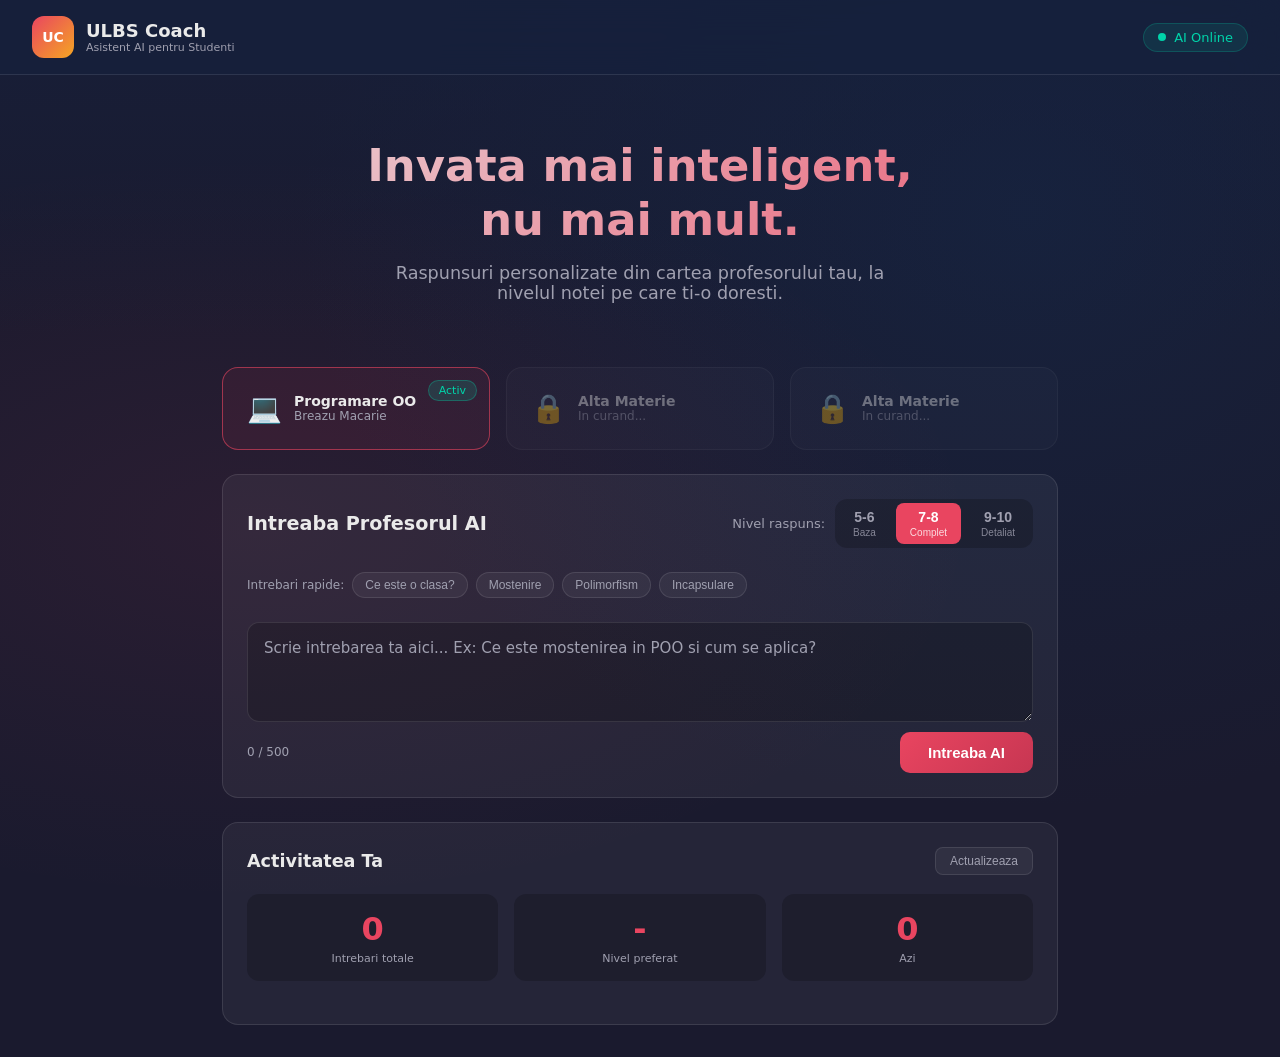
==== frontend/ULBS-Coach.html @ 7bd7a161 "Initial commit - ULBS Coach AI" ====
<!DOCTYPE html>
<html lang="ro">
<head>
    <meta charset="UTF-8">
    <meta name="viewport" content="width=device-width, initial-scale=1.0">
    <title>ULBS Coach - Asistent AI</title>
    <link rel="stylesheet" href="ULBS-Coach.css">
</head>
<body>

    <nav class="navbar">
        <div class="nav-brand">
            <div class="nav-logo">UC</div>
            <div>
                <span class="nav-title">ULBS Coach</span>
                <span class="nav-subtitle">Asistent AI pentru Studenti</span>
            </div>
        </div>
        <div class="nav-status">
            <span class="status-dot"></span>
            <span>AI Online</span>
        </div>
    </nav>

    <div class="hero">
        <h1>Invata mai inteligent,<br>nu mai mult.</h1>
        <p>Raspunsuri personalizate din cartea profesorului tau, la nivelul notei pe care ti-o doresti.</p>
    </div>

    <main class="container">

        <div class="cards-grid">
            <div class="card materie-card active" data-materie="POO">
                <div class="card-icon">💻</div>
                <div class="card-info">
                    <h3>Programare OO</h3>
                    <p>Breazu Macarie</p>
                </div>
                <div class="card-badge">Activ</div>
            </div>
            <div class="card materie-card disabled">
                <div class="card-icon">🔒</div>
                <div class="card-info">
                    <h3>Alta Materie</h3>
                    <p>In curand...</p>
                </div>
            </div>
            <div class="card materie-card disabled">
                <div class="card-icon">🔒</div>
                <div class="card-info">
                    <h3>Alta Materie</h3>
                    <p>In curand...</p>
                </div>
            </div>
        </div>

        <div class="card coach-card">
            <div class="coach-header">
                <h2>Intreaba Profesorul AI</h2>
                <div class="nota-selector">
                    <span class="nota-label">Nivel raspuns:</span>
                    <div class="nota-buttons">
                        <button class="nota-btn" data-nota="5-6">
                            <span class="nota-num">5-6</span>
                            <span class="nota-desc">Baza</span>
                        </button>
                        <button class="nota-btn selected" data-nota="7-8">
                            <span class="nota-num">7-8</span>
                            <span class="nota-desc">Complet</span>
                        </button>
                        <button class="nota-btn" data-nota="9-10">
                            <span class="nota-num">9-10</span>
                            <span class="nota-desc">Detaliat</span>
                        </button>
                    </div>
                </div>
            </div>

            <div class="intrebari-rapide">
                <span class="ir-label">Intrebari rapide:</span>
                <button class="ir-btn" onclick="setIntrebare('Ce este o clasa in POO?')">Ce este o clasa?</button>
                <button class="ir-btn" onclick="setIntrebare('Explica mostenirea in POO')">Mostenire</button>
                <button class="ir-btn" onclick="setIntrebare('Ce este polimorfismul?')">Polimorfism</button>
                <button class="ir-btn" onclick="setIntrebare('Ce este incapsularea?')">Incapsulare</button>
            </div>

            <div class="input-area">
                <textarea id="intrebare-input" placeholder="Scrie intrebarea ta aici... Ex: Ce este mostenirea in POO si cum se aplica?"></textarea>
                <div class="input-actions">
                    <span id="char-count">0 / 500</span>
                    <button id="intreaba-btn" onclick="intreaba()">
                        <span id="btn-text">Intreaba AI</span>
                        <span id="btn-spinner" style="display:none">Se gandeste...</span>
                    </button>
                </div>
            </div>
        </div>

        <div class="card raspuns-card" id="raspuns-card" style="display:none">
            <div class="raspuns-header">
                <div class="raspuns-avatar">AI</div>
                <div>
                    <h3>Prof. ULBS Coach</h3>
                    <span id="raspuns-nivel-badge" class="nivel-badge"></span>
                </div>
                <button class="copy-btn" onclick="copyRaspuns()">Copiaza</button>
            </div>
            <div id="raspuns-text" class="raspuns-text"></div>
            <div class="raspuns-footer">
                <span>Sursa: Breazu Macarie - POO</span>
                <button class="new-btn" onclick="newIntrebare()">Intrebare noua</button>
            </div>
        </div>

        <div class="card statistici-card">
            <div class="stat-header">
                <h2>Activitatea Ta</h2>
                <button onclick="loadStatistici()">Actualizeaza</button>
            </div>
            <div class="stat-numbers">
                <div class="stat-box">
                    <span id="total-intrebari">0</span>
                    <label>Intrebari totale</label>
                </div>
                <div class="stat-box">
                    <span id="nota-preferata">-</span>
                    <label>Nivel preferat</label>
                </div>
                <div class="stat-box">
                    <span id="azi-intrebari">0</span>
                    <label>Azi</label>
                </div>
            </div>
            <div id="istoricul" class="istoricul"></div>
        </div>

    </main>

    <script src="ULBS-Coach.js"></script>
</body>
</html>
---- frontend/ULBS-Coach.css ----
* {
    margin: 0;
    padding: 0;
    box-sizing: border-box;
}

:root {
    --primary: #1a1a2e;
    --secondary: #16213e;
    --accent: #0f3460;
    --highlight: #e94560;
    --gold: #f5a623;
    --text: #eaeaea;
    --text-muted: #a0a0b0;
    --card-bg: rgba(255,255,255,0.05);
    --card-border: rgba(255,255,255,0.1);
    --success: #00d4aa;
    --radius: 16px;
}

body {
    font-family: 'Segoe UI', system-ui, sans-serif;
    background: var(--primary);
    color: var(--text);
    min-height: 100vh;
    background-image: 
        radial-gradient(ellipse at 20% 50%, rgba(233,69,96,0.08) 0%, transparent 50%),
        radial-gradient(ellipse at 80% 20%, rgba(15,52,96,0.3) 0%, transparent 50%);
}

.navbar {
    display: flex;
    justify-content: space-between;
    align-items: center;
    padding: 1rem 2rem;
    background: rgba(22,33,62,0.8);
    backdrop-filter: blur(20px);
    border-bottom: 1px solid var(--card-border);
    position: sticky;
    top: 0;
    z-index: 100;
}

.nav-brand {
    display: flex;
    align-items: center;
    gap: 12px;
}

.nav-logo {
    width: 42px;
    height: 42px;
    background: linear-gradient(135deg, var(--highlight), var(--gold));
    border-radius: 12px;
    display: flex;
    align-items: center;
    justify-content: center;
    font-weight: 700;
    font-size: 14px;
    color: white;
}

.nav-title {
    display: block;
    font-weight: 700;
    font-size: 18px;
    color: var(--text);
}

.nav-subtitle {
    display: block;
    font-size: 11px;
    color: var(--text-muted);
}

.nav-status {
    display: flex;
    align-items: center;
    gap: 8px;
    font-size: 13px;
    color: var(--success);
    background: rgba(0,212,170,0.1);
    padding: 6px 14px;
    border-radius: 20px;
    border: 1px solid rgba(0,212,170,0.2);
}

.status-dot {
    width: 8px;
    height: 8px;
    background: var(--success);
    border-radius: 50%;
    animation: pulse 2s infinite;
}

@keyframes pulse {
    0%, 100% { opacity: 1; transform: scale(1); }
    50% { opacity: 0.5; transform: scale(0.8); }
}

.hero {
    text-align: center;
    padding: 4rem 2rem 2rem;
    background: linear-gradient(180deg, rgba(22,33,62,0.5) 0%, transparent 100%);
}

.hero h1 {
    font-size: 2.8rem;
    font-weight: 800;
    line-height: 1.2;
    margin-bottom: 1rem;
    background: linear-gradient(135deg, var(--text) 0%, var(--highlight) 100%);
    -webkit-background-clip: text;
    -webkit-text-fill-color: transparent;
    background-clip: text;
}

.hero p {
    font-size: 1.1rem;
    color: var(--text-muted);
    max-width: 500px;
    margin: 0 auto;
}

.container {
    max-width: 900px;
    margin: 0 auto;
    padding: 2rem;
    display: flex;
    flex-direction: column;
    gap: 1.5rem;
}

.cards-grid {
    display: grid;
    grid-template-columns: repeat(3, 1fr);
    gap: 1rem;
}

.card {
    background: var(--card-bg);
    border: 1px solid var(--card-border);
    border-radius: var(--radius);
    padding: 1.5rem;
    transition: all 0.3s ease;
}

.materie-card {
    display: flex;
    align-items: center;
    gap: 12px;
    cursor: pointer;
    position: relative;
}

.materie-card:hover {
    border-color: rgba(233,69,96,0.4);
    background: rgba(233,69,96,0.05);
    transform: translateY(-2px);
}

.materie-card.active {
    border-color: rgba(233,69,96,0.6);
    background: rgba(233,69,96,0.08);
}

.materie-card.disabled {
    opacity: 0.4;
    cursor: not-allowed;
}

.card-icon {
    font-size: 28px;
}

.card-info h3 {
    font-size: 14px;
    font-weight: 600;
    color: var(--text);
}

.card-info p {
    font-size: 12px;
    color: var(--text-muted);
}

.card-badge {
    position: absolute;
    top: 12px;
    right: 12px;
    background: rgba(0,212,170,0.15);
    color: var(--success);
    font-size: 11px;
    padding: 3px 10px;
    border-radius: 20px;
    border: 1px solid rgba(0,212,170,0.3);
}

.coach-card {
    display: flex;
    flex-direction: column;
    gap: 1.5rem;
}

.coach-header {
    display: flex;
    justify-content: space-between;
    align-items: center;
    flex-wrap: wrap;
    gap: 1rem;
}

.coach-header h2 {
    font-size: 1.2rem;
    font-weight: 700;
}

.nota-selector {
    display: flex;
    align-items: center;
    gap: 10px;
}

.nota-label {
    font-size: 13px;
    color: var(--text-muted);
}

.nota-buttons {
    display: flex;
    gap: 6px;
    background: rgba(0,0,0,0.2);
    padding: 4px;
    border-radius: 12px;
}

.nota-btn {
    background: transparent;
    border: none;
    color: var(--text-muted);
    padding: 6px 14px;
    border-radius: 8px;
    cursor: pointer;
    transition: all 0.2s;
    display: flex;
    flex-direction: column;
    align-items: center;
    gap: 2px;
}

.nota-btn:hover {
    background: rgba(255,255,255,0.08);
    color: var(--text);
}

.nota-btn.selected {
    background: var(--highlight);
    color: white;
}

.nota-num {
    font-size: 14px;
    font-weight: 700;
}

.nota-desc {
    font-size: 10px;
    opacity: 0.8;
}

.intrebari-rapide {
    display: flex;
    align-items: center;
    gap: 8px;
    flex-wrap: wrap;
}

.ir-label {
    font-size: 12px;
    color: var(--text-muted);
}

.ir-btn {
    background: rgba(255,255,255,0.05);
    border: 1px solid var(--card-border);
    color: var(--text-muted);
    padding: 5px 12px;
    border-radius: 20px;
    font-size: 12px;
    cursor: pointer;
    transition: all 0.2s;
}

.ir-btn:hover {
    background: rgba(233,69,96,0.1);
    border-color: rgba(233,69,96,0.4);
    color: var(--highlight);
}

.input-area {
    display: flex;
    flex-direction: column;
    gap: 10px;
}

textarea {
    width: 100%;
    background: rgba(0,0,0,0.2);
    border: 1px solid var(--card-border);
    border-radius: 12px;
    color: var(--text);
    padding: 1rem;
    font-size: 15px;
    font-family: inherit;
    resize: vertical;
    min-height: 100px;
    transition: border-color 0.2s;
}

textarea:focus {
    outline: none;
    border-color: rgba(233,69,96,0.5);
}

textarea::placeholder {
    color: var(--text-muted);
}

.input-actions {
    display: flex;
    justify-content: space-between;
    align-items: center;
}

#char-count {
    font-size: 12px;
    color: var(--text-muted);
}

#intreaba-btn {
    background: linear-gradient(135deg, var(--highlight), #c73652);
    color: white;
    border: none;
    padding: 12px 28px;
    border-radius: 10px;
    font-size: 15px;
    font-weight: 600;
    cursor: pointer;
    transition: all 0.2s;
}

#intreaba-btn:hover {
    transform: translateY(-1px);
    box-shadow: 0 8px 20px rgba(233,69,96,0.3);
}

#intreaba-btn:disabled {
    opacity: 0.5;
    cursor: not-allowed;
    transform: none;
}

.raspuns-card {
    border-color: rgba(0,212,170,0.2);
    animation: fadeIn 0.4s ease;
}

@keyframes fadeIn {
    from { opacity: 0; transform: translateY(10px); }
    to { opacity: 1; transform: translateY(0); }
}

.raspuns-header {
    display: flex;
    align-items: center;
    gap: 12px;
    margin-bottom: 1.5rem;
}

.raspuns-avatar {
    width: 44px;
    height: 44px;
    background: linear-gradient(135deg, var(--success), #00a884);
    border-radius: 12px;
    display: flex;
    align-items: center;
    justify-content: center;
    font-weight: 700;
    font-size: 13px;
    color: white;
}

.raspuns-header h3 {
    font-size: 15px;
    font-weight: 600;
}

.nivel-badge {
    font-size: 11px;
    padding: 3px 10px;
    border-radius: 20px;
    background: rgba(245,166,35,0.15);
    color: var(--gold);
    border: 1px solid rgba(245,166,35,0.3);
}

.copy-btn {
    margin-left: auto;
    background: rgba(255,255,255,0.05);
    border: 1px solid var(--card-border);
    color: var(--text-muted);
    padding: 6px 14px;
    border-radius: 8px;
    font-size: 12px;
    cursor: pointer;
    transition: all 0.2s;
}

.copy-btn:hover {
    background: rgba(255,255,255,0.1);
    color: var(--text);
}

.raspuns-text {
    font-size: 15px;
    line-height: 1.8;
    color: var(--text);
    white-space: pre-wrap;
    padding: 1rem;
    background: rgba(0,0,0,0.15);
    border-radius: 10px;
    margin-bottom: 1rem;
}

.raspuns-footer {
    display: flex;
    justify-content: space-between;
    align-items: center;
    font-size: 12px;
    color: var(--text-muted);
}

.new-btn {
    background: transparent;
    border: 1px solid var(--card-border);
    color: var(--text-muted);
    padding: 6px 14px;
    border-radius: 8px;
    font-size: 12px;
    cursor: pointer;
    transition: all 0.2s;
}

.new-btn:hover {
    border-color: var(--highlight);
    color: var(--highlight);
}

.statistici-card { display: flex; flex-direction: column; gap: 1.2rem; }

.stat-header {
    display: flex;
    justify-content: space-between;
    align-items: center;
}

.stat-header h2 { font-size: 1.1rem; font-weight: 700; }

.stat-header button {
    background: rgba(255,255,255,0.05);
    border: 1px solid var(--card-border);
    color: var(--text-muted);
    padding: 6px 14px;
    border-radius: 8px;
    font-size: 12px;
    cursor: pointer;
    transition: all 0.2s;
}

.stat-header button:hover { background: rgba(255,255,255,0.1); color: var(--text); }

.stat-numbers {
    display: grid;
    grid-template-columns: repeat(3, 1fr);
    gap: 1rem;
}

.stat-box {
    background: rgba(0,0,0,0.2);
    border-radius: 12px;
    padding: 1rem;
    text-align: center;
}

.stat-box span {
    display: block;
    font-size: 2rem;
    font-weight: 800;
    color: var(--highlight);
}

.stat-box label {
    font-size: 11px;
    color: var(--text-muted);
    margin-top: 4px;
    display: block;
}

.istoricul {
    display: flex;
    flex-direction: column;
    gap: 8px;
    max-height: 300px;
    overflow-y: auto;
}

.istoric-item {
    display: flex;
    justify-content: space-between;
    align-items: center;
    padding: 10px 14px;
    background: rgba(0,0,0,0.15);
    border-radius: 10px;
    border-left: 3px solid var(--highlight);
    font-size: 13px;
    gap: 10px;
}

.istoric-intrebare {
    color: var(--text);
    flex: 1;
    white-space: nowrap;
    overflow: hidden;
    text-overflow: ellipsis;
}

.istoric-nota {
    background: rgba(245,166,35,0.15);
    color: var(--gold);
    padding: 2px 8px;
    border-radius: 20px;
    font-size: 11px;
    white-space: nowrap;
}

.istoric-data {
    color: var(--text-muted);
    font-size: 11px;
    white-space: nowrap;
}

.loading-overlay {
    display: none;
    position: fixed;
    inset: 0;
    background: rgba(26,26,46,0.8);
    backdrop-filter: blur(4px);
    z-index: 999;
    align-items: center;
    justify-content: center;
    flex-direction: column;
    gap: 1rem;
}

.loading-overlay.active { display: flex; }

.loading-spinner {
    width: 50px;
    height: 50px;
    border: 3px solid rgba(233,69,96,0.2);
    border-top-color: var(--highlight);
    border-radius: 50%;
    animation: spin 0.8s linear infinite;
}

@keyframes spin { to { transform: rotate(360deg); } }

.loading-text {
    color: var(--text-muted);
    font-size: 14px;
}

::-webkit-scrollbar { width: 6px; }
::-webkit-scrollbar-track { background: transparent; }
::-webkit-scrollbar-thumb { background: rgba(255,255,255,0.1); border-radius: 3px; }
::-webkit-scrollbar-thumb:hover { background: rgba(255,255,255,0.2); }
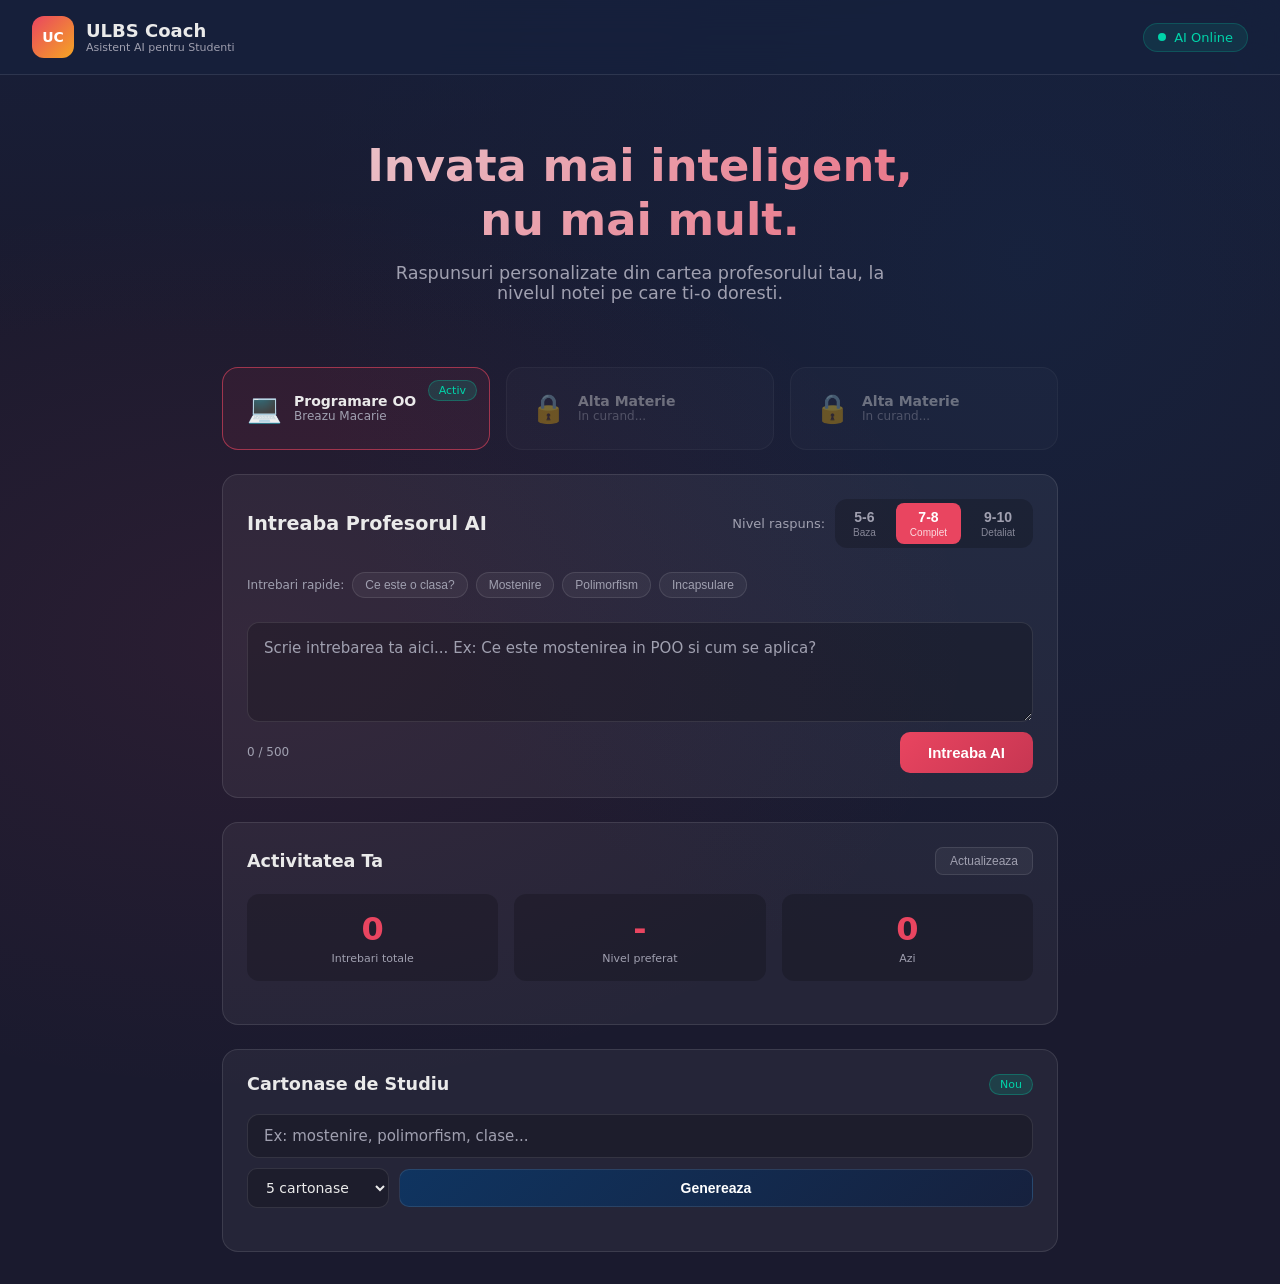
==== commit 0b2c40d7: ""Add: modal cartonase cu formatare Markdown si syntax highlighting"" ====
--- a/frontend/ULBS-Coach.html
+++ b/frontend/ULBS-Coach.html
@@ -133,7 +133,38 @@
             </div>
             <div id="istoricul" class="istoricul"></div>
         </div>
+     <div class="card cartonase-card" id="cartonase-card">
+    <div class="stat-header">
+        <h2>Cartonase de Studiu</h2>
+        <span class="card-badge" style="position:static">Nou</span>
+    </div>
 
+    <div class="cartonase-input">
+        <input type="text" id="topic-input" placeholder="Ex: mostenire, polimorfism, clase..."/>
+        <div class="cartonase-controls">
+            <select id="numar-cartonase">
+                <option value="3">3 cartonase</option>
+                <option value="5" selected>5 cartonase</option>
+                <option value="10">10 cartonase</option>
+            </select>
+            <button id="genereaza-btn" onclick="genereazaCartonase()">Genereaza</button>
+        </div>
+    </div>
+
+    <div id="cartonase-container"></div>
+</div>
+<div class="modal-overlay" id="modal-overlay" onclick="closeModal()">
+    <div class="modal-content" onclick="event.stopPropagation()">
+        <div class="modal-header">
+            <h3 id="modal-intrebare"></h3>
+            <button class="modal-close" onclick="closeModal()">✕</button>
+        </div>
+        <div class="modal-dificultate">
+            <span id="modal-dificultate-badge"></span>
+        </div>
+        <div class="modal-body" id="modal-body"></div>
+    </div>
+</div>
     </main>
 
     <script src="ULBS-Coach.js"></script>
--- a/frontend/ULBS-Coach.css
+++ b/frontend/ULBS-Coach.css
@@ -583,4 +583,264 @@
 ::-webkit-scrollbar { width: 6px; }
 ::-webkit-scrollbar-track { background: transparent; }
 ::-webkit-scrollbar-thumb { background: rgba(255,255,255,0.1); border-radius: 3px; }
-::-webkit-scrollbar-thumb:hover { background: rgba(255,255,255,0.2); }+::-webkit-scrollbar-thumb:hover { background: rgba(255,255,255,0.2); }
+.cartonase-card {
+    display: flex;
+    flex-direction: column;
+    gap: 1.2rem;
+}
+
+.cartonase-input {
+    display: flex;
+    flex-direction: column;
+    gap: 10px;
+}
+
+.cartonase-input input {
+    background: rgba(0,0,0,0.2);
+    border: 1px solid var(--card-border);
+    border-radius: 12px;
+    color: var(--text);
+    padding: 12px 16px;
+    font-size: 15px;
+    font-family: inherit;
+    transition: border-color 0.2s;
+}
+
+.cartonase-input input:focus {
+    outline: none;
+    border-color: rgba(233,69,96,0.5);
+}
+
+.cartonase-input input::placeholder {
+    color: var(--text-muted);
+}
+
+.cartonase-controls {
+    display: flex;
+    gap: 10px;
+    align-items: center;
+}
+
+.cartonase-controls select {
+    background: rgba(0,0,0,0.2);
+    border: 1px solid var(--card-border);
+    border-radius: 10px;
+    color: var(--text);
+    padding: 10px 14px;
+    font-size: 14px;
+    font-family: inherit;
+    cursor: pointer;
+}
+
+#genereaza-btn {
+    background: linear-gradient(135deg, #0f3460, #16213e);
+    color: white;
+    border: 1px solid rgba(255,255,255,0.1);
+    padding: 10px 24px;
+    border-radius: 10px;
+    font-size: 14px;
+    font-weight: 600;
+    cursor: pointer;
+    transition: all 0.2s;
+    flex: 1;
+}
+
+#genereaza-btn:hover {
+    background: linear-gradient(135deg, #1a4a7a, #0f3460);
+    transform: translateY(-1px);
+}
+
+#genereaza-btn:disabled {
+    opacity: 0.5;
+    cursor: not-allowed;
+    transform: none;
+}
+
+.cartonase-container {
+    display: flex;
+    flex-direction: column;
+    gap: 12px;
+}
+
+.cartonas {
+    background: rgba(0,0,0,0.2);
+    border: 1px solid var(--card-border);
+    border-radius: 12px;
+    overflow: hidden;
+    cursor: pointer;
+    transition: all 0.3s;
+}
+
+.cartonas:hover {
+    border-color: rgba(233,69,96,0.3);
+}
+
+.cartonas-front {
+    padding: 1rem 1.25rem;
+    display: flex;
+    justify-content: space-between;
+    align-items: center;
+    gap: 10px;
+}
+
+.cartonas-intrebare {
+    font-size: 15px;
+    color: var(--text);
+    flex: 1;
+}
+
+.cartonas-dificultate {
+    font-size: 11px;
+    padding: 3px 10px;
+    border-radius: 20px;
+    white-space: nowrap;
+}
+
+.dificultate-usor {
+    background: rgba(0,212,170,0.15);
+    color: var(--success);
+    border: 1px solid rgba(0,212,170,0.3);
+}
+
+.dificultate-mediu {
+    background: rgba(245,166,35,0.15);
+    color: var(--gold);
+    border: 1px solid rgba(245,166,35,0.3);
+}
+
+.dificultate-greu {
+    background: rgba(233,69,96,0.15);
+    color: var(--highlight);
+    border: 1px solid rgba(233,69,96,0.3);
+}
+
+.cartonas-back {
+    display: none;
+    padding: 1rem 1.25rem;
+    border-top: 1px solid var(--card-border);
+    font-size: 14px;
+    line-height: 1.7;
+    color: var(--text-muted);
+    background: rgba(0,0,0,0.1);
+}
+
+.cartonas.open .cartonas-back {
+    display: block;
+}
+
+.cartonas-arrow {
+    color: var(--text-muted);
+    font-size: 12px;
+    transition: transform 0.3s;
+}
+
+.cartonas.open .cartonas-arrow {
+    transform: rotate(180deg);
+}
+.modal-overlay {
+    display: none;
+    position: fixed;
+    inset: 0;
+    background: rgba(0,0,0,0.7);
+    backdrop-filter: blur(8px);
+    z-index: 1000;
+    align-items: center;
+    justify-content: center;
+    padding: 2rem;
+}
+
+.modal-overlay.active {
+    display: flex;
+}
+
+.modal-content {
+    background: var(--secondary);
+    border: 1px solid var(--card-border);
+    border-radius: 20px;
+    padding: 2rem;
+    max-width: 700px;
+    width: 100%;
+    max-height: 80vh;
+    overflow-y: auto;
+    animation: fadeIn 0.3s ease;
+}
+
+.modal-header {
+    display: flex;
+    justify-content: space-between;
+    align-items: flex-start;
+    gap: 1rem;
+    margin-bottom: 1rem;
+}
+
+.modal-header h3 {
+    font-size: 1.1rem;
+    font-weight: 600;
+    color: var(--text);
+    line-height: 1.5;
+}
+
+.modal-close {
+    background: rgba(255,255,255,0.05);
+    border: 1px solid var(--card-border);
+    color: var(--text-muted);
+    width: 32px;
+    height: 32px;
+    border-radius: 8px;
+    cursor: pointer;
+    font-size: 14px;
+    display: flex;
+    align-items: center;
+    justify-content: center;
+    flex-shrink: 0;
+    transition: all 0.2s;
+}
+
+.modal-close:hover {
+    background: rgba(233,69,96,0.2);
+    color: var(--highlight);
+    border-color: var(--highlight);
+}
+
+.modal-dificultate {
+    margin-bottom: 1.5rem;
+}
+
+.modal-body {
+    font-size: 15px;
+    line-height: 1.8;
+    color: var(--text);
+}
+
+.modal-body p {
+    margin-bottom: 1rem;
+}
+
+.modal-body pre {
+    background: rgba(0,0,0,0.3);
+    border: 1px solid var(--card-border);
+    border-radius: 10px;
+    padding: 1rem;
+    overflow-x: auto;
+    margin: 1rem 0;
+}
+
+.modal-body code {
+    font-family: 'Courier New', monospace;
+    font-size: 13px;
+    color: #00d4aa;
+}
+
+.modal-body pre code {
+    color: #e0e0e0;
+}
+
+.modal-body strong {
+    color: var(--highlight);
+    font-weight: 600;
+}
+
+.modal-body em {
+    color: var(--gold);
+}
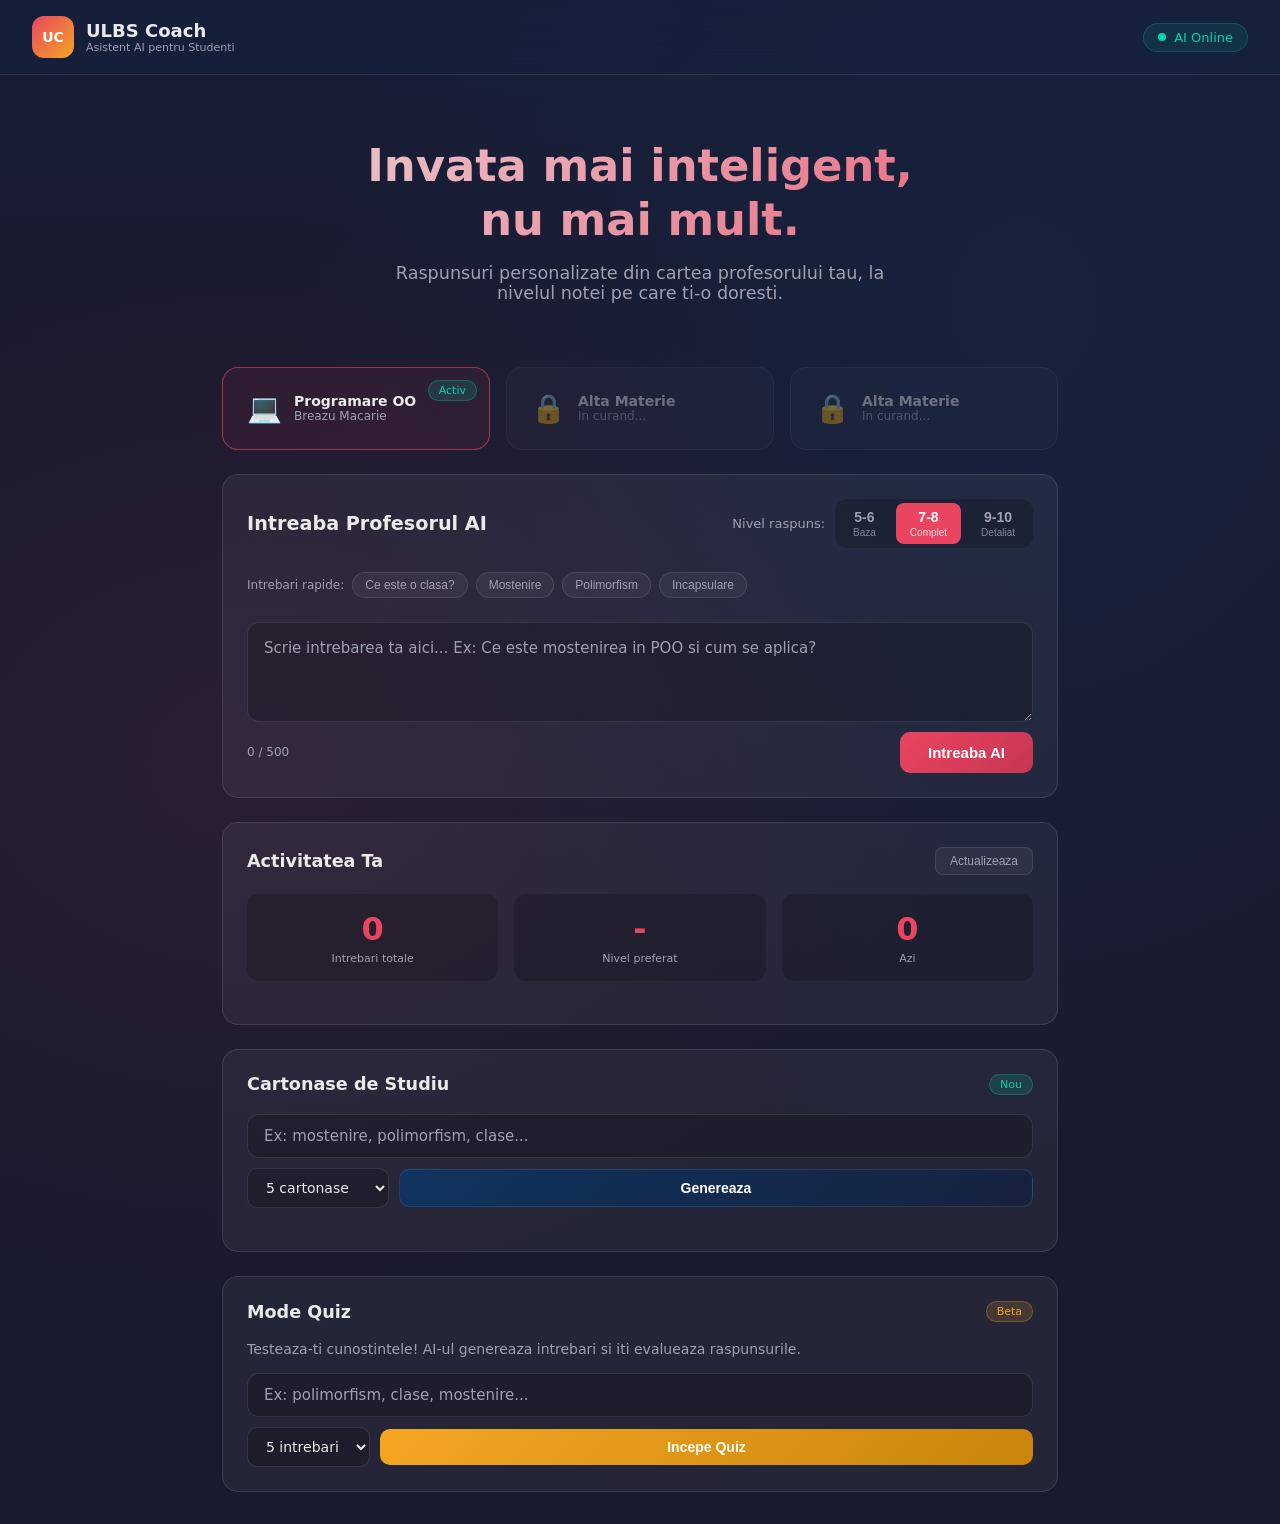
==== commit 0967e738: ""Add: Mode Quiz cu evaluare AI si scor final"" ====
--- a/frontend/ULBS-Coach.html
+++ b/frontend/ULBS-Coach.html
@@ -133,39 +133,90 @@
             </div>
             <div id="istoricul" class="istoricul"></div>
         </div>
-     <div class="card cartonase-card" id="cartonase-card">
-    <div class="stat-header">
-        <h2>Cartonase de Studiu</h2>
-        <span class="card-badge" style="position:static">Nou</span>
+
+        <div class="card cartonase-card" id="cartonase-card">
+            <div class="stat-header">
+                <h2>Cartonase de Studiu</h2>
+                <span class="card-badge" style="position:static">Nou</span>
+            </div>
+            <div class="cartonase-input">
+                <input type="text" id="topic-input" placeholder="Ex: mostenire, polimorfism, clase..."/>
+                <div class="cartonase-controls">
+                    <select id="numar-cartonase">
+                        <option value="3">3 cartonase</option>
+                        <option value="5" selected>5 cartonase</option>
+                        <option value="10">10 cartonase</option>
+                    </select>
+                    <button id="genereaza-btn" onclick="genereazaCartonase()">Genereaza</button>
+                </div>
+            </div>
+            <div id="cartonase-container"></div>
+        </div>
+
+        <div class="card quiz-card">
+            <div class="stat-header">
+                <h2>Mode Quiz</h2>
+                <span class="card-badge" style="position:static; background: rgba(245,166,35,0.15); color: var(--gold); border-color: rgba(245,166,35,0.3);">Beta</span>
+            </div>
+
+            <div id="quiz-start" class="quiz-start">
+                <p style="color: var(--text-muted); font-size: 14px; margin-bottom: 1rem;">Testeaza-ti cunostintele! AI-ul genereaza intrebari si iti evalueaza raspunsurile.</p>
+                <div class="cartonase-input">
+                    <input type="text" id="quiz-topic-input" placeholder="Ex: polimorfism, clase, mostenire..."/>
+                    <div class="cartonase-controls">
+                        <select id="quiz-numar">
+                            <option value="3">3 intrebari</option>
+                            <option value="5" selected>5 intrebari</option>
+                        </select>
+                        <button id="start-quiz-btn" onclick="startQuiz()">Incepe Quiz</button>
+                    </div>
+                </div>
+            </div>
+
+            <div id="quiz-container" style="display:none">
+                <div class="quiz-progress">
+                    <span id="quiz-progress-text">Intrebarea 1 din 5</span>
+                    <div class="quiz-progress-bar">
+                        <div id="quiz-progress-fill"></div>
+                    </div>
+                </div>
+                <div class="quiz-intrebare-card">
+                    <h3 id="quiz-intrebare"></h3>
+                </div>
+                <textarea id="quiz-raspuns-input" placeholder="Scrie raspunsul tau aici..." rows="4"></textarea>
+                <div class="input-actions">
+                    <span id="quiz-char-count">0 / 1000</span>
+                    <button id="quiz-submit-btn" onclick="submitRaspuns()">Trimite Raspuns</button>
+                </div>
+            </div>
+
+            <div id="quiz-feedback" style="display:none" class="quiz-feedback-container">
+                <div id="quiz-feedback-content"></div>
+                <button class="new-btn" onclick="nextIntrebare()" id="quiz-next-btn">Urmatoarea Intrebare</button>
+            </div>
+
+            <div id="quiz-rezultat-final" style="display:none" class="quiz-rezultat-final">
+                <h3>Quiz Finalizat!</h3>
+                <div class="quiz-scor-mare" id="quiz-scor-mare"></div>
+                <p id="quiz-mesaj-final"></p>
+                <button onclick="resetQuiz()">Incearca din nou</button>
+            </div>
+        </div>
+
+    </main>
+
+    <div class="modal-overlay" id="modal-overlay" onclick="closeModal()">
+        <div class="modal-content" onclick="event.stopPropagation()">
+            <div class="modal-header">
+                <h3 id="modal-intrebare"></h3>
+                <button class="modal-close" onclick="closeModal()">✕</button>
+            </div>
+            <div class="modal-dificultate">
+                <span id="modal-dificultate-badge"></span>
+            </div>
+            <div class="modal-body" id="modal-body"></div>
+        </div>
     </div>
-
-    <div class="cartonase-input">
-        <input type="text" id="topic-input" placeholder="Ex: mostenire, polimorfism, clase..."/>
-        <div class="cartonase-controls">
-            <select id="numar-cartonase">
-                <option value="3">3 cartonase</option>
-                <option value="5" selected>5 cartonase</option>
-                <option value="10">10 cartonase</option>
-            </select>
-            <button id="genereaza-btn" onclick="genereazaCartonase()">Genereaza</button>
-        </div>
-    </div>
-
-    <div id="cartonase-container"></div>
-</div>
-<div class="modal-overlay" id="modal-overlay" onclick="closeModal()">
-    <div class="modal-content" onclick="event.stopPropagation()">
-        <div class="modal-header">
-            <h3 id="modal-intrebare"></h3>
-            <button class="modal-close" onclick="closeModal()">✕</button>
-        </div>
-        <div class="modal-dificultate">
-            <span id="modal-dificultate-badge"></span>
-        </div>
-        <div class="modal-body" id="modal-body"></div>
-    </div>
-</div>
-    </main>
 
     <script src="ULBS-Coach.js"></script>
 </body>
--- a/frontend/ULBS-Coach.css
+++ b/frontend/ULBS-Coach.css
@@ -843,4 +843,189 @@
 
 .modal-body em {
     color: var(--gold);
+}
+.quiz-card {
+    display: flex;
+    flex-direction: column;
+    gap: 1.2rem;
+}
+
+.quiz-start p {
+    color: var(--text-muted);
+    font-size: 14px;
+    margin-bottom: 1rem;
+}
+
+.quiz-progress {
+    display: flex;
+    flex-direction: column;
+    gap: 8px;
+    margin-bottom: 1.5rem;
+}
+
+.quiz-progress-bar {
+    width: 100%;
+    height: 6px;
+    background: rgba(255,255,255,0.1);
+    border-radius: 3px;
+    overflow: hidden;
+}
+
+#quiz-progress-fill {
+    height: 100%;
+    background: linear-gradient(135deg, var(--highlight), var(--gold));
+    border-radius: 3px;
+    transition: width 0.5s ease;
+    width: 0%;
+}
+
+.quiz-intrebare-card {
+    background: rgba(0,0,0,0.2);
+    border: 1px solid var(--card-border);
+    border-left: 3px solid var(--gold);
+    border-radius: 12px;
+    padding: 1.2rem;
+    margin-bottom: 1rem;
+}
+
+.quiz-intrebare-card h3 {
+    font-size: 16px;
+    font-weight: 600;
+    color: var(--text);
+    line-height: 1.5;
+}
+
+#quiz-raspuns-input {
+    width: 100%;
+    background: rgba(0,0,0,0.2);
+    border: 1px solid var(--card-border);
+    border-radius: 12px;
+    color: var(--text);
+    padding: 1rem;
+    font-size: 14px;
+    font-family: inherit;
+    resize: vertical;
+    min-height: 120px;
+    transition: border-color 0.2s;
+    margin-bottom: 10px;
+}
+
+#quiz-raspuns-input:focus {
+    outline: none;
+    border-color: rgba(245,166,35,0.5);
+}
+
+#quiz-submit-btn {
+    background: linear-gradient(135deg, var(--gold), #c8850a);
+    color: white;
+    border: none;
+    padding: 12px 28px;
+    border-radius: 10px;
+    font-size: 15px;
+    font-weight: 600;
+    cursor: pointer;
+    transition: all 0.2s;
+}
+
+#quiz-submit-btn:hover {
+    transform: translateY(-1px);
+    box-shadow: 0 8px 20px rgba(245,166,35,0.3);
+}
+
+#quiz-submit-btn:disabled {
+    opacity: 0.5;
+    cursor: not-allowed;
+    transform: none;
+}
+
+#start-quiz-btn {
+    background: linear-gradient(135deg, var(--gold), #c8850a);
+    color: white;
+    border: none;
+    padding: 10px 24px;
+    border-radius: 10px;
+    font-size: 14px;
+    font-weight: 600;
+    cursor: pointer;
+    transition: all 0.2s;
+    flex: 1;
+}
+
+#start-quiz-btn:hover {
+    transform: translateY(-1px);
+    box-shadow: 0 8px 20px rgba(245,166,35,0.3);
+}
+
+.quiz-feedback-container {
+    display: flex;
+    flex-direction: column;
+    gap: 1rem;
+}
+
+#quiz-feedback-content {
+    background: rgba(0,0,0,0.2);
+    border-radius: 12px;
+    padding: 1.2rem;
+    font-size: 14px;
+    line-height: 1.7;
+}
+
+.feedback-nota {
+    font-size: 2rem;
+    font-weight: 800;
+    margin-bottom: 0.5rem;
+}
+
+.feedback-corect {
+    color: var(--success);
+    border-left: 3px solid var(--success);
+}
+
+.feedback-gresit {
+    color: var(--highlight);
+    border-left: 3px solid var(--highlight);
+}
+
+.quiz-rezultat-final {
+    text-align: center;
+    padding: 2rem;
+    display: flex;
+    flex-direction: column;
+    align-items: center;
+    gap: 1rem;
+}
+
+.quiz-rezultat-final h3 {
+    font-size: 1.5rem;
+    font-weight: 700;
+}
+
+.quiz-scor-mare {
+    font-size: 4rem;
+    font-weight: 800;
+    background: linear-gradient(135deg, var(--gold), var(--highlight));
+    -webkit-background-clip: text;
+    -webkit-text-fill-color: transparent;
+    background-clip: text;
+}
+
+.quiz-rezultat-final p {
+    color: var(--text-muted);
+    font-size: 14px;
+}
+
+.quiz-rezultat-final button {
+    background: linear-gradient(135deg, var(--gold), #c8850a);
+    color: white;
+    border: none;
+    padding: 12px 28px;
+    border-radius: 10px;
+    font-size: 15px;
+    font-weight: 600;
+    cursor: pointer;
+    transition: all 0.2s;
+}
+
+.quiz-rezultat-final button:hover {
+    transform: translateY(-1px);
 }
